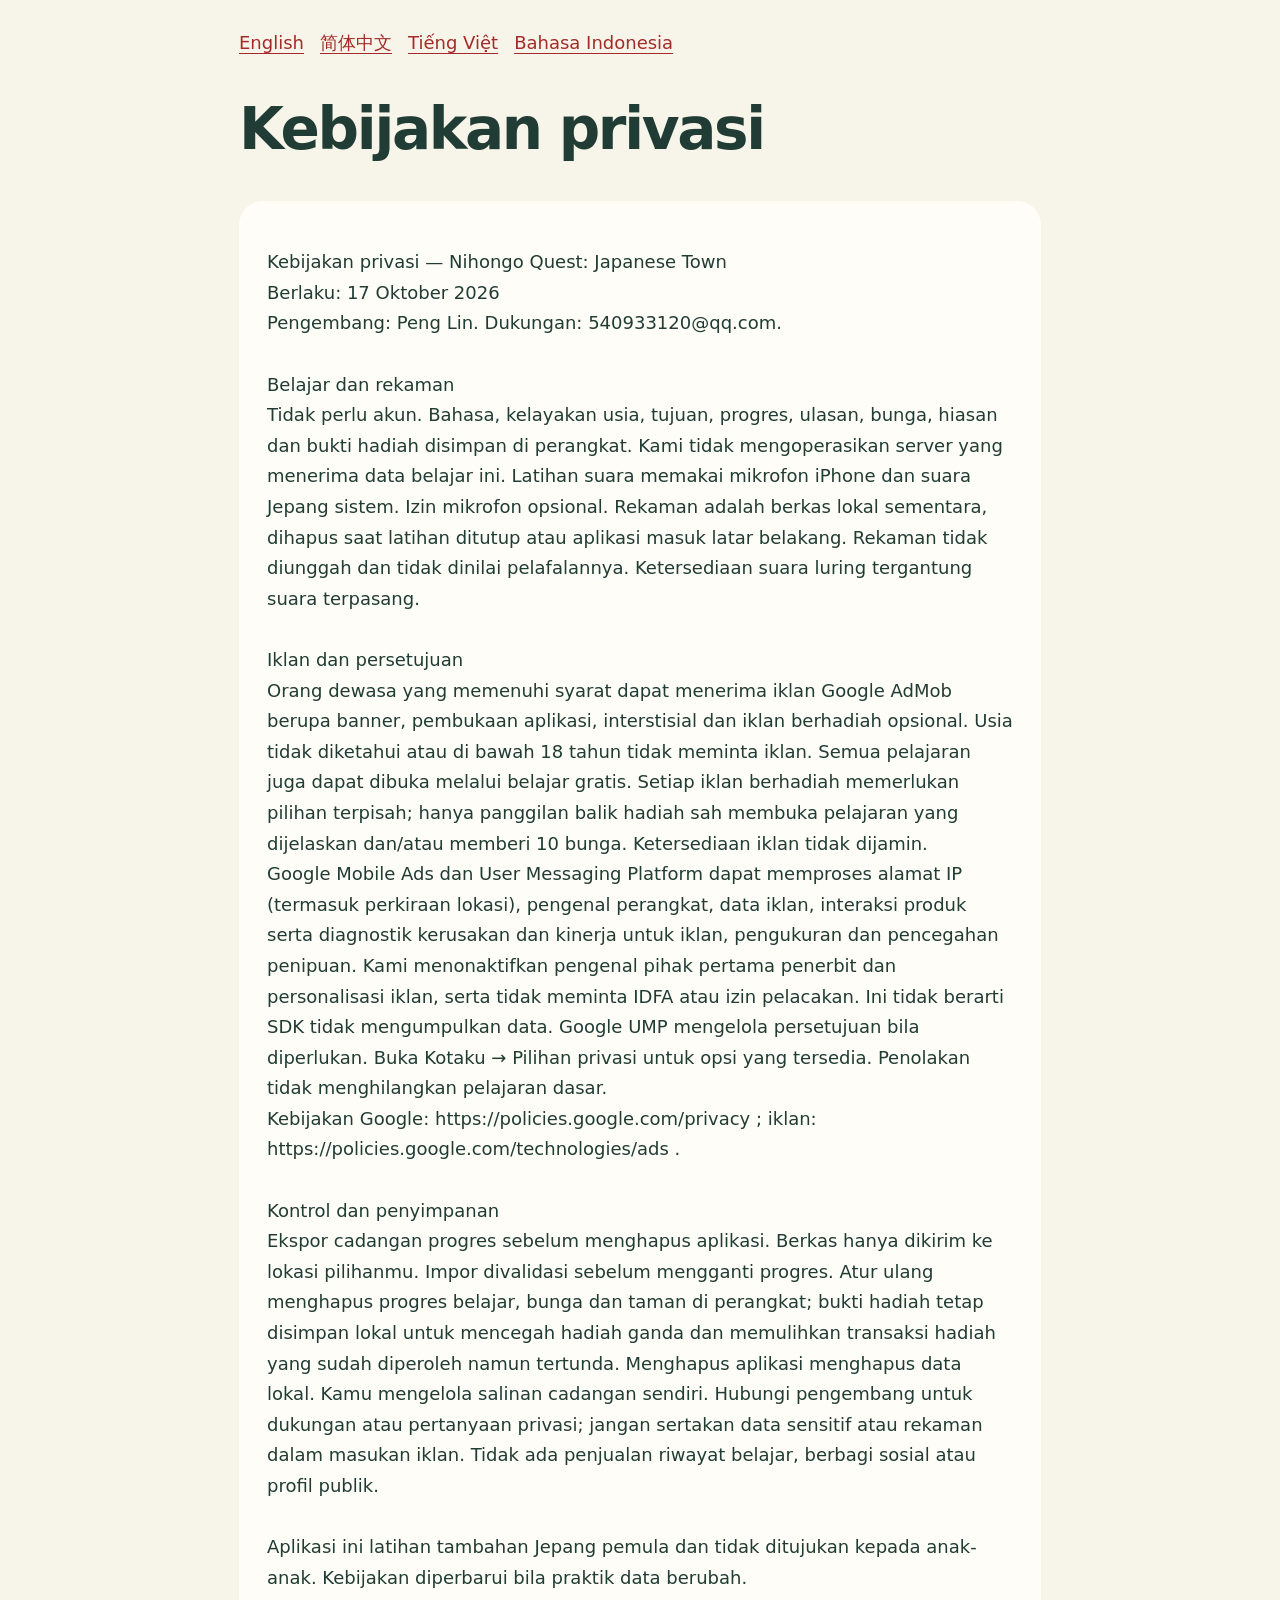
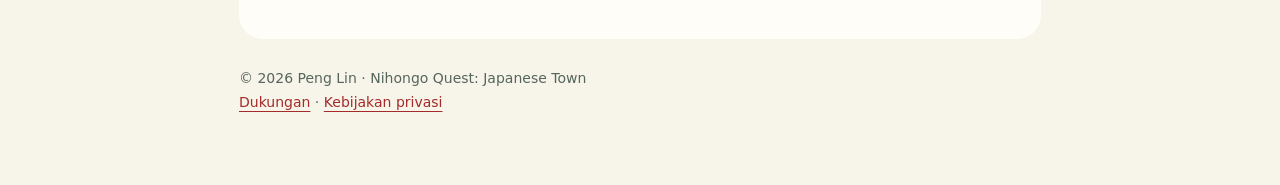
==== id/privacy.html @ 4c754522 "docs: publish Nihongo Quest support and privacy pages" ====
<!doctype html><html lang="id"><meta charset="utf-8"><meta name="viewport" content="width=device-width, initial-scale=1"><title>Kebijakan privasi</title><link rel="stylesheet" href="../style.css"><main><nav aria-label="Languages"><a href="../en/index.html" lang="en">English</a><a href="../zh-Hans/index.html" lang="zh-Hans">简体中文</a><a href="../vi/index.html" lang="vi">Tiếng Việt</a><a href="../id/index.html" lang="id">Bahasa Indonesia</a></nav><h1>Kebijakan privasi</h1><article><pre>Kebijakan privasi — Nihongo Quest: Japanese Town
Berlaku: 17 Oktober 2026
Pengembang: Peng Lin. Dukungan: 540933120@qq.com.

Belajar dan rekaman
Tidak perlu akun. Bahasa, kelayakan usia, tujuan, progres, ulasan, bunga, hiasan dan bukti hadiah disimpan di perangkat. Kami tidak mengoperasikan server yang menerima data belajar ini. Latihan suara memakai mikrofon iPhone dan suara Jepang sistem. Izin mikrofon opsional. Rekaman adalah berkas lokal sementara, dihapus saat latihan ditutup atau aplikasi masuk latar belakang. Rekaman tidak diunggah dan tidak dinilai pelafalannya. Ketersediaan suara luring tergantung suara terpasang.

Iklan dan persetujuan
Orang dewasa yang memenuhi syarat dapat menerima iklan Google AdMob berupa banner, pembukaan aplikasi, interstisial dan iklan berhadiah opsional. Usia tidak diketahui atau di bawah 18 tahun tidak meminta iklan. Semua pelajaran juga dapat dibuka melalui belajar gratis. Setiap iklan berhadiah memerlukan pilihan terpisah; hanya panggilan balik hadiah sah membuka pelajaran yang dijelaskan dan/atau memberi 10 bunga. Ketersediaan iklan tidak dijamin.
Google Mobile Ads dan User Messaging Platform dapat memproses alamat IP (termasuk perkiraan lokasi), pengenal perangkat, data iklan, interaksi produk serta diagnostik kerusakan dan kinerja untuk iklan, pengukuran dan pencegahan penipuan. Kami menonaktifkan pengenal pihak pertama penerbit dan personalisasi iklan, serta tidak meminta IDFA atau izin pelacakan. Ini tidak berarti SDK tidak mengumpulkan data. Google UMP mengelola persetujuan bila diperlukan. Buka Kotaku → Pilihan privasi untuk opsi yang tersedia. Penolakan tidak menghilangkan pelajaran dasar.
Kebijakan Google: https://policies.google.com/privacy ; iklan: https://policies.google.com/technologies/ads .

Kontrol dan penyimpanan
Ekspor cadangan progres sebelum menghapus aplikasi. Berkas hanya dikirim ke lokasi pilihanmu. Impor divalidasi sebelum mengganti progres. Atur ulang menghapus progres belajar, bunga dan taman di perangkat; bukti hadiah tetap disimpan lokal untuk mencegah hadiah ganda dan memulihkan transaksi hadiah yang sudah diperoleh namun tertunda. Menghapus aplikasi menghapus data lokal. Kamu mengelola salinan cadangan sendiri. Hubungi pengembang untuk dukungan atau pertanyaan privasi; jangan sertakan data sensitif atau rekaman dalam masukan iklan. Tidak ada penjualan riwayat belajar, berbagi sosial atau profil publik.

Aplikasi ini latihan tambahan Jepang pemula dan tidak ditujukan kepada anak-anak. Kebijakan diperbarui bila praktik data berubah.</pre></article><footer>© 2026 Peng Lin · Nihongo Quest: Japanese Town<br><a href="support.html">Dukungan</a> · <a href="privacy.html">Kebijakan privasi</a></footer></main></html>
---- style.css ----
*{box-sizing:border-box}body{margin:0;background:#f7f4e9;color:#203c34;font:18px/1.7 system-ui,sans-serif}main{max-width:850px;margin:auto;padding:28px 24px 70px}nav{display:flex;gap:16px;flex-wrap:wrap;margin-bottom:30px}a{color:#a42b29;text-underline-offset:4px}h1{font-size:clamp(34px,6vw,58px);line-height:1.12;letter-spacing:-.04em}h2{font-size:27px;margin-top:40px}article{background:#fffdf7;border-radius:24px;padding:28px;margin:28px 0}pre{white-space:pre-wrap;font:inherit}.icon{width:112px;height:112px;border-radius:25px}footer{font-size:14px;color:#56665d}a:focus{outline:3px solid #a42b29;outline-offset:4px}
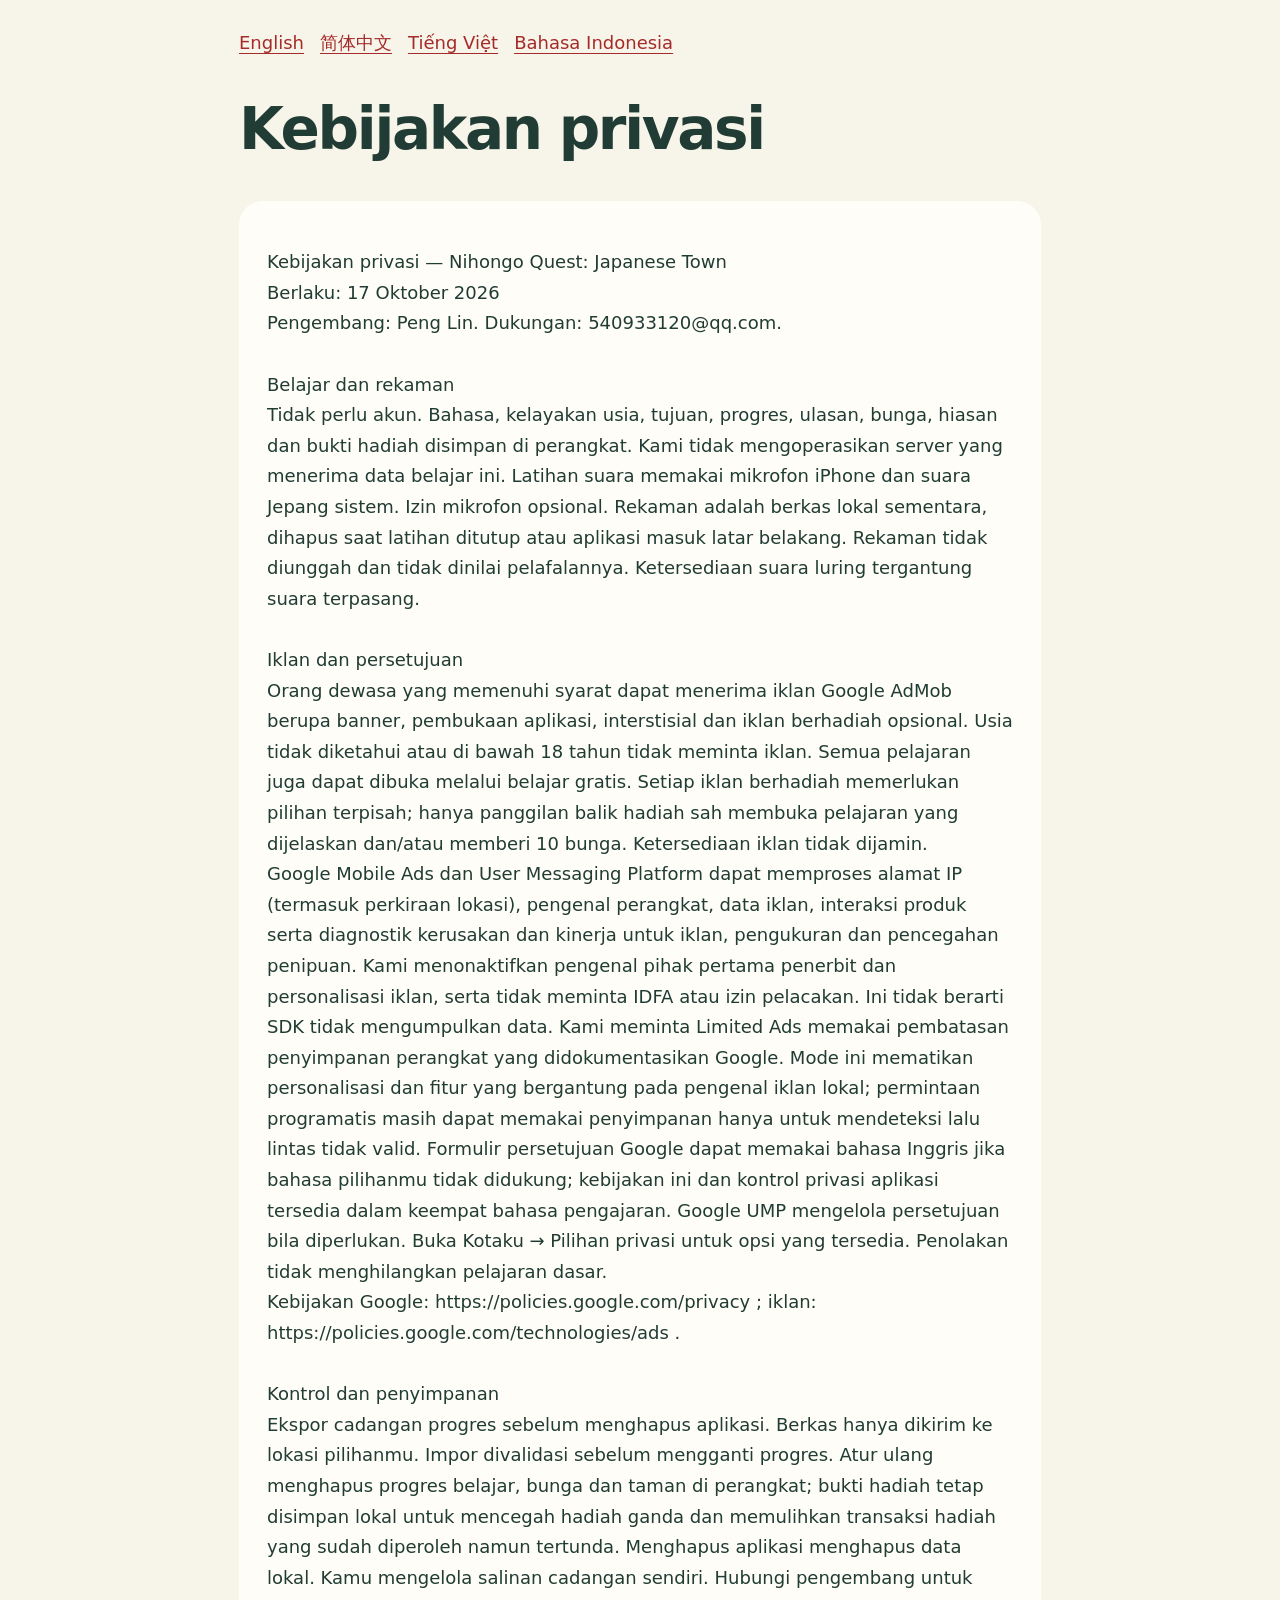
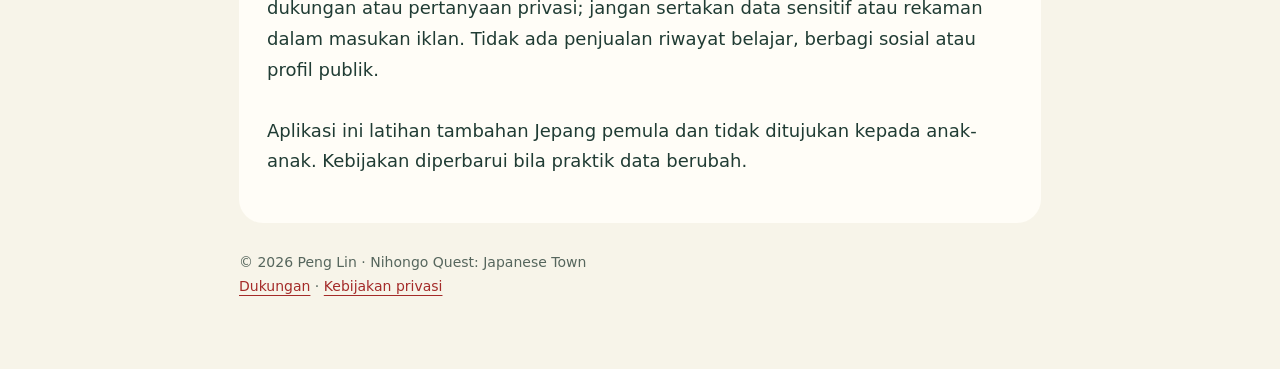
==== commit cac01244: "docs: explain limited ads privacy controls" ====
--- a/id/privacy.html
+++ b/id/privacy.html
@@ -7,7 +7,7 @@
 
 Iklan dan persetujuan
 Orang dewasa yang memenuhi syarat dapat menerima iklan Google AdMob berupa banner, pembukaan aplikasi, interstisial dan iklan berhadiah opsional. Usia tidak diketahui atau di bawah 18 tahun tidak meminta iklan. Semua pelajaran juga dapat dibuka melalui belajar gratis. Setiap iklan berhadiah memerlukan pilihan terpisah; hanya panggilan balik hadiah sah membuka pelajaran yang dijelaskan dan/atau memberi 10 bunga. Ketersediaan iklan tidak dijamin.
-Google Mobile Ads dan User Messaging Platform dapat memproses alamat IP (termasuk perkiraan lokasi), pengenal perangkat, data iklan, interaksi produk serta diagnostik kerusakan dan kinerja untuk iklan, pengukuran dan pencegahan penipuan. Kami menonaktifkan pengenal pihak pertama penerbit dan personalisasi iklan, serta tidak meminta IDFA atau izin pelacakan. Ini tidak berarti SDK tidak mengumpulkan data. Google UMP mengelola persetujuan bila diperlukan. Buka Kotaku → Pilihan privasi untuk opsi yang tersedia. Penolakan tidak menghilangkan pelajaran dasar.
+Google Mobile Ads dan User Messaging Platform dapat memproses alamat IP (termasuk perkiraan lokasi), pengenal perangkat, data iklan, interaksi produk serta diagnostik kerusakan dan kinerja untuk iklan, pengukuran dan pencegahan penipuan. Kami menonaktifkan pengenal pihak pertama penerbit dan personalisasi iklan, serta tidak meminta IDFA atau izin pelacakan. Ini tidak berarti SDK tidak mengumpulkan data. Kami meminta Limited Ads memakai pembatasan penyimpanan perangkat yang didokumentasikan Google. Mode ini mematikan personalisasi dan fitur yang bergantung pada pengenal iklan lokal; permintaan programatis masih dapat memakai penyimpanan hanya untuk mendeteksi lalu lintas tidak valid. Formulir persetujuan Google dapat memakai bahasa Inggris jika bahasa pilihanmu tidak didukung; kebijakan ini dan kontrol privasi aplikasi tersedia dalam keempat bahasa pengajaran. Google UMP mengelola persetujuan bila diperlukan. Buka Kotaku → Pilihan privasi untuk opsi yang tersedia. Penolakan tidak menghilangkan pelajaran dasar.
 Kebijakan Google: https://policies.google.com/privacy ; iklan: https://policies.google.com/technologies/ads .
 
 Kontrol dan penyimpanan
